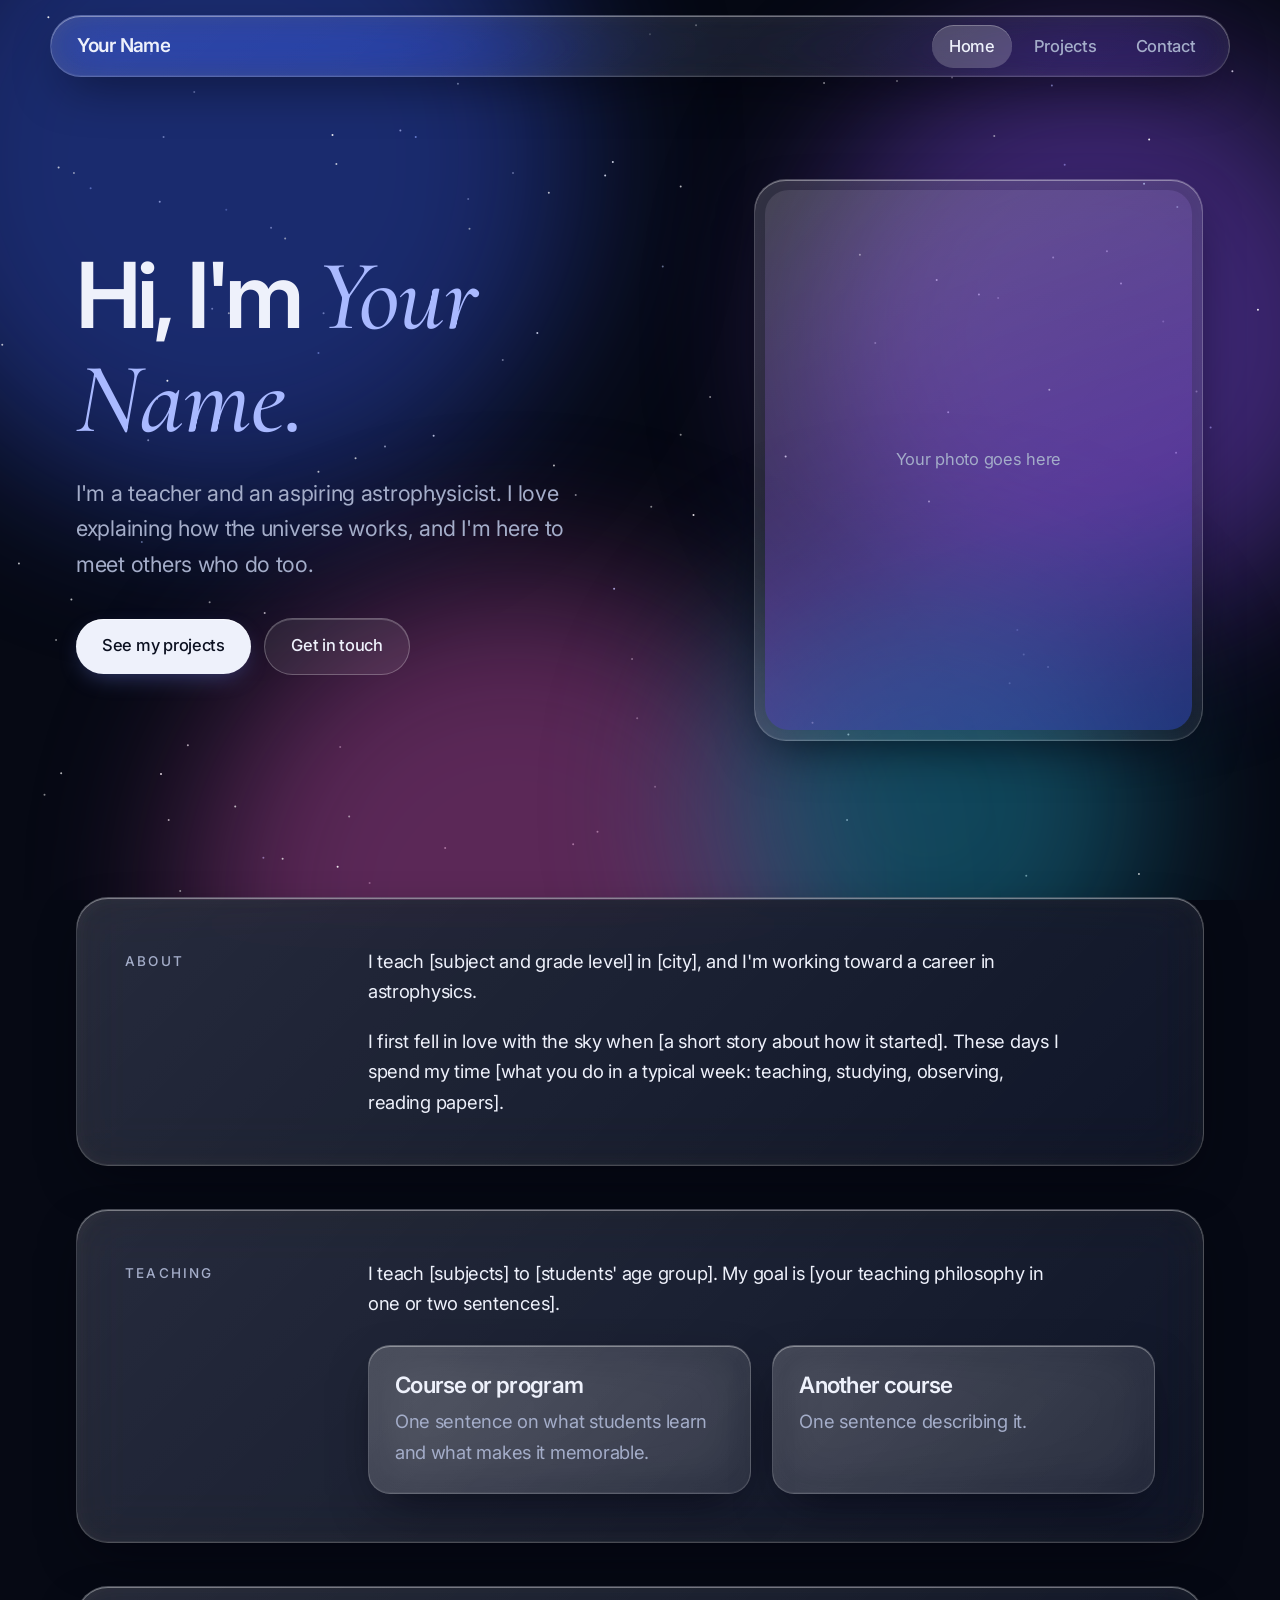
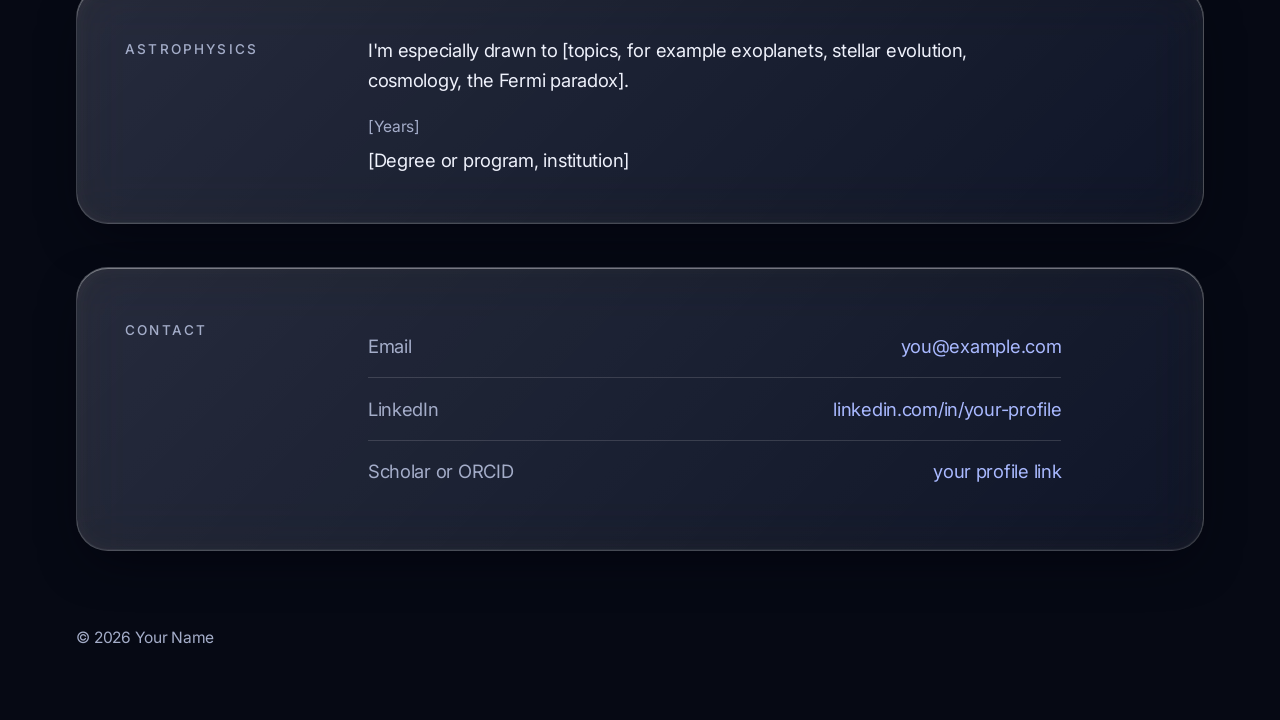
==== index.html @ 700d7432 "Add files via upload" ====
<!DOCTYPE html>
<html lang="en">
<head>
<meta charset="utf-8">
<meta name="viewport" content="width=device-width, initial-scale=1, viewport-fit=cover">
<!-- EDIT: the title and description appear in browser tabs and search results -->
<title>Your Name – Teacher &amp; Aspiring Astrophysicist</title>
<meta name="theme-color" content="#060914">
<meta name="description" content="Teacher and aspiring astrophysicist. Say hello.">
<link rel="preconnect" href="https://fonts.googleapis.com">
<link rel="preconnect" href="https://fonts.gstatic.com" crossorigin>
<link href="https://fonts.googleapis.com/css2?family=Inter:wght@400;500;600&family=Cormorant+Garamond:ital,wght@1,500;1,600&display=swap" rel="stylesheet">
<link rel="stylesheet" href="style.css">
</head>
<body>
<div class="wallpaper" aria-hidden="true"><i></i><i></i><i></i><i></i></div>

<nav aria-label="Main">
  <div class="wrap">
    <a class="brand" href="index.html">Your Name</a>
    <div class="links">
      <a href="index.html" aria-current="page">Home</a>
      <a href="projects.html">Projects</a>
      <a href="#contact">Contact</a>
    </div>
  </div>
</nav>

<header class="hero">
  <div class="wrap">
    <div class="hero-grid">
      <div>
        <!-- EDIT: your name and a brief introduction -->
        <h1>Hi, I'm <em>Your Name.</em></h1>
        <p class="lede">I'm a teacher and an aspiring astrophysicist. I love explaining how the universe works, and I'm here to meet others who do too.</p>
        <a class="button" href="projects.html">See my projects</a>
        <a class="button ghost" href="#contact">Get in touch</a>
      </div>
      <div class="photo">
        <!-- EDIT: delete this placeholder and add <img src="your-photo.jpg" alt="A photo of you"> -->
        <div class="photo-placeholder">Your photo goes here</div>
      </div>
    </div>
  </div>
</header>

<main>
  <section id="about" class="reveal">
    <div class="wrap"><div class="panel glass section-head">
      <h2>About</h2>
      <div class="prose">
        <!-- EDIT: tell your story in 2 or 3 short paragraphs -->
        <p>I teach [subject and grade level] in [city], and I'm working toward a career in astrophysics.</p>
        <p>I first fell in love with the sky when [a short story about how it started]. These days I spend my time [what you do in a typical week: teaching, studying, observing, reading papers].</p>
      </div>
    </div>
    </div>
  </section>

  <section id="teaching" class="reveal">
    <div class="wrap"><div class="panel glass section-head">
      <h2>Teaching</h2>
      <div>
        <!-- EDIT: what you teach and how you approach it -->
        <div class="prose"><p>I teach [subjects] to [students' age group]. My goal is [your teaching philosophy in one or two sentences].</p></div>
        <div class="grid" style="margin-top:1.5rem">
          <div class="card reveal"><h3>Course or program</h3><p>One sentence on what students learn and what makes it memorable.</p></div>
          <div class="card reveal"><h3>Another course</h3><p>One sentence describing it.</p></div>
        </div>
      </div>
    </div>
    </div>
  </section>

  <section id="astrophysics" class="reveal">
    <div class="wrap"><div class="panel glass section-head">
      <h2>Astrophysics</h2>
      <div class="prose">
        <!-- EDIT: your interests, studies, training -->
        <p>I'm especially drawn to [topics, for example exoplanets, stellar evolution, cosmology, the Fermi paradox].</p>
        <p class="meta">[Years]</p>
        <p>[Degree or program, institution]</p>
      </div>
    </div>
    </div>
  </section>

  <section id="contact" class="reveal">
    <div class="wrap"><div class="panel glass section-head">
      <h2>Contact</h2>
      <!-- EDIT: replace with your real details, delete any you don't want -->
      <ul class="contact-list">
        <li><span>Email</span> <a href="mailto:you@example.com">you@example.com</a></li>
        <li><span>LinkedIn</span> <a href="https://www.linkedin.com/in/your-profile">linkedin.com/in/your-profile</a></li>
        <li><span>Scholar or ORCID</span> <a href="#">your profile link</a></li>
      </ul>
    </div>
    </div>
  </section>
</main>

<footer>
  <div class="wrap">&copy; 2026 Your Name</div>
</footer>

<script src="main.js"></script>
</body>
</html>
---- style.css ----
/* ---------- Colors and type: change these to restyle the whole site ---------- */
:root {
  --base: #060914;      /* deep space background */
  --blue: #2c47b8;      /* nebula glow colors */
  --violet: #6b3fc0;
  --pink: #a2428f;
  --teal: #1a7a96;
  --ink: #eef1fb;       /* main text */
  --muted: #a4adc9;     /* secondary text */
  --accent: #a9b9ff;    /* links and highlights */
  --accent-soft: #a9b9ff22;
  --ease: cubic-bezier(.22, .61, .36, 1);
  --serif: "Cormorant Garamond", "Times New Roman", Georgia, serif;   /* headline font, Times-style but more refined */
  color-scheme: dark;
}
* { box-sizing: border-box; }
html { scroll-behavior: smooth; font-size: clamp(15px, 13.5px + .3vw, 18px); -webkit-text-size-adjust: 100%; }
body {
  margin: 0;
  background: var(--base);
  color: var(--ink);
  font: 400 1.0625rem/1.65 "Inter", system-ui, -apple-system, "Segoe UI", Arial, sans-serif;
  letter-spacing: -0.015em;          /* the narrow Inter spacing */
  -webkit-font-smoothing: antialiased;
}
h1, h2, h3 { font-weight: 600; line-height: 1.08; margin: 0; }
h1 { letter-spacing: -0.045em; }
h3 { letter-spacing: -0.03em; }
/* Inter does most of the work; the serif appears as an elegant italic accent word */
h1 em { font-family: var(--serif); font-style: italic; font-weight: 500; letter-spacing: -0.01em; font-size: 1.1em; color: var(--accent); }
img { max-width: 100%; }
p { margin: 0 0 1.1rem; }
a { color: var(--accent); text-decoration-color: transparent; text-underline-offset: 4px;
    transition: color .3s var(--ease), text-decoration-color .3s var(--ease); }
a:hover { text-decoration-color: currentColor; }
a:focus-visible, button:focus-visible { outline: 2px solid var(--accent); outline-offset: 4px; border-radius: 6px; }
.wrap { max-width: 68rem; margin: 0 auto; padding-left: max(1.5rem, env(safe-area-inset-left)); padding-right: max(1.5rem, env(safe-area-inset-right)); }

/* ---------- Wallpaper: soft, slowly moving color like a macOS desktop ---------- */
.wallpaper { position: fixed; inset: 0; z-index: -1; overflow: hidden; background: var(--base); }
.wallpaper i { position: absolute; border-radius: 50%; filter: blur(80px); opacity: .55; will-change: transform; }
.wallpaper i:nth-child(1) { width: 55vw; height: 55vw; left: -10vw; top: -15vw; background: var(--blue);   animation: float1 28s ease-in-out infinite alternate; }
.wallpaper i:nth-child(2) { width: 45vw; height: 45vw; right: -8vw; top: 5vh;   background: var(--violet); animation: float2 34s ease-in-out infinite alternate; }
.wallpaper i:nth-child(3) { width: 50vw; height: 50vw; left: 15vw; bottom: -25vw; background: var(--pink);   animation: float3 31s ease-in-out infinite alternate; }
.wallpaper i:nth-child(4) { width: 35vw; height: 35vw; right: 10vw; bottom: -10vw; background: var(--teal);   animation: float1 38s ease-in-out infinite alternate-reverse; }
@keyframes float1 { to { transform: translate3d(8vw, 6vh, 0) scale(1.1); } }
@keyframes float2 { to { transform: translate3d(-9vw, 10vh, 0) scale(.92); } }
@keyframes float3 { to { transform: translate3d(7vw, -8vh, 0) scale(1.12); } }

/* Faint stars that twinkle */
.wallpaper::before, .wallpaper::after {
  content: ""; position: absolute; top: 0; left: 0; width: 2px; height: 2px; border-radius: 50%;
  animation: twinkle 7s ease-in-out infinite alternate;
}
.wallpaper::before { box-shadow:
    32.4vw 15.1vh 0 0 rgba(190,205,255,0.9),
    82.1vw 9.4vh 0 0 rgba(190,205,255,0.9),
    50.7vw 3.7vh 0 0 rgba(255,255,255,0.7),
    24.1vw 55.1vh 0 0 rgba(255,255,255,0.5),
    12.4vw 22.3vh 0 0 rgba(255,255,255,0.9),
    6.2vw 58.6vh 0 0 rgba(255,255,255,0.5),
    4.7vw 85.8vh 0 0 rgba(255,255,255,0.7),
    54.1vw 57.1vh 0 0 rgba(255,255,255,0.9),
    18.1vw 58.2vh 0 0 rgba(255,255,255,0.9),
    9.7vw 71.2vh 0 0 rgba(190,205,255,0.9),
    20.6vw 68.0vh 0 0 rgba(255,255,255,0.7),
    46.6vw 92.3vh 0 0 rgba(255,255,255,0.7),
    79.4vw 69.9vh 0 0 rgba(190,205,255,0.5),
    30.0vw 49.5vh 0 0 rgba(255,255,255,0.7),
    28.8vw 98.0vh 0 0 rgba(255,255,255,0.5),
    16.5vw 34.2vh 0 0 rgba(255,255,255,0.7),
    96.2vw 7.8vh 0 0 rgba(255,255,255,0.9),
    87.5vw 31.4vh 0 0 rgba(255,255,255,0.9),
    49.7vw 79.7vh 0 0 rgba(255,255,255,0.5),
    94.5vw 47.4vh 0 0 rgba(190,205,255,0.9),
    73.1vw 31.0vh 0 0 rgba(255,255,255,0.9),
    82.2vw 28.5vh 0 0 rgba(255,255,255,0.7),
    34.7vw 94.1vh 0 0 rgba(255,255,255,0.7),
    11.7vw 5.9vh 0 0 rgba(190,205,255,0.7),
    24.8vw 39.1vh 0 0 rgba(190,205,255,0.7),
    44.9vw 54.9vh 0 0 rgba(255,255,255,0.5),
    86.4vw 27.8vh 0 0 rgba(255,255,255,0.7),
    68.3vw 38.0vh 0 0 rgba(255,255,255,0.5),
    17.6vw 23.2vh 0 0 rgba(190,205,255,0.5),
    83.1vw 18.2vh 0 0 rgba(190,205,255,0.7),
    41.9vw 36.9vh 0 0 rgba(255,255,255,0.9),
    12.5vw 85.9vh 0 0 rgba(255,255,255,0.9),
    74.0vw 45.7vh 0 0 rgba(255,255,255,0.9),
    39.2vw 39.9vh 0 0 rgba(255,255,255,0.5),
    40.0vw 19.1vh 0 0 rgba(255,255,255,0.5),
    11.0vw 60.1vh 0 0 rgba(190,205,255,0.5),
    15.1vw 10.1vh 0 0 rgba(255,255,255,0.7),
    7.0vw 20.8vh 0 0 rgba(190,205,255,0.7),
    25.2vw 34.7vh 0 0 rgba(255,255,255,0.7),
    11.5vw 48.8vh 0 0 rgba(255,255,255,0.7),
    31.2vw 14.4vh 0 0 rgba(255,255,255,0.9),
    26.5vw 82.9vh 0 0 rgba(255,255,255,0.5),
    20.5vw 95.2vh 0 0 rgba(190,205,255,0.7),
    54.3vw 2.7vh 0 0 rgba(255,255,255,0.9),
    64.3vw 9.1vh 0 0 rgba(255,255,255,0.7),
    90.8vw 35.6vh 0 0 rgba(255,255,255,0.5),
    77.9vw 33.0vh 0 0 rgba(255,255,255,0.5),
    78.8vw 75.8vh 0 0 rgba(255,255,255,0.5),
    81.8vw 74.0vh 0 0 rgba(255,255,255,0.5),
    49.3vw 73.1vh 0 0 rgba(255,255,255,0.5),
    47.2vw 19.4vh 0 0 rgba(255,255,255,0.9),
    44.7vw 93.7vh 0 0 rgba(255,255,255,0.7),
    36.5vw 22.0vh 0 0 rgba(255,255,255,0.5),
    33.8vw 48.3vh 0 0 rgba(255,255,255,0.9),
    47.9vw 65.3vh 0 0 rgba(190,205,255,0.9),
    66.1vw 91.0vh 0 0 rgba(255,255,255,0.9),
    47.8vw 17.9vh 0 0 rgba(255,255,255,0.9),
    80.1vw 97.2vh 0 0 rgba(255,255,255,0.7),
    74.3vw 8.5vh 0 0 rgba(255,255,255,0.5),
    12.7vw 15.1vh 0 0 rgba(255,255,255,0.7),
    14.6vw 82.7vh 0 0 rgba(255,255,255,0.7),
    35.0vw 54.9vh 0 0 rgba(190,205,255,0.5),
    79.9vw 72.6vh 0 0 rgba(255,255,255,0.5),
    93.4vw 43.4vh 0 0 rgba(255,255,255,0.5),
    21.1vw 25.2vh 0 0 rgba(255,255,255,0.7),
    76.4vw 32.6vh 0 0 rgba(255,255,255,0.9),
    13.1vw 91.0vh 0 0 rgba(255,255,255,0.7),
    66.2vw 81.5vh 0 0 rgba(255,255,255,0.9),
    91.8vw 50.2vh 0 0 rgba(255,255,255,0.9),
    51.1vw 87.3vh 0 0 rgba(255,255,255,0.5); }
.wallpaper::after { animation-duration: 11s; animation-delay: -4s; box-shadow:
    77.6vw 15.0vh 0 0 rgba(255,255,255,0.5),
    72.5vw 55.6vh 0 0 rgba(255,255,255,0.7),
    53.1vw 48.2vh 0 0 rgba(255,255,255,0.5),
    5.7vw 19.1vh 0 0 rgba(255,255,255,0.5),
    50.8vw 56.2vh 0 0 rgba(255,255,255,0.5),
    61.3vw 50.6vh 0 0 rgba(255,255,255,0.9),
    27.7vw 50.8vh 0 0 rgba(255,255,255,0.7),
    24.8vw 52.3vh 0 0 rgba(255,255,255,0.7),
    89.3vw 20.3vh 0 0 rgba(190,205,255,0.7),
    12.2vw 44.2vh 0 0 rgba(255,255,255,0.5),
    42.8vw 21.3vh 0 0 rgba(255,255,255,0.7),
    89.7vw 15.4vh 0 0 rgba(255,255,255,0.9),
    36.6vw 25.3vh 0 0 rgba(255,255,255,0.5),
    22.0vw 95.3vh 0 0 rgba(255,255,255,0.7),
    16.3vw 66.8vh 0 0 rgba(255,255,255,0.5),
    43.2vw 51.6vh 0 0 rgba(255,255,255,0.7),
    35.7vw 9.2vh 0 0 rgba(190,205,255,0.7),
    55.4vw 44.0vh 0 0 rgba(255,255,255,0.5),
    51.7vw 29.5vh 0 0 rgba(190,205,255,0.5),
    91.9vw 22.9vh 0 0 rgba(190,205,255,0.5),
    27.2vw 90.6vh 0 0 rgba(255,255,255,0.5),
    13.0vw 42.2vh 0 0 rgba(255,255,255,0.9),
    25.9vw 14.9vh 0 0 rgba(255,255,255,0.9),
    70.0vw 8.9vh 0 0 rgba(255,255,255,0.5),
    18.3vw 89.5vh 0 0 rgba(255,255,255,0.7),
    63.4vw 80.2vh 0 0 rgba(255,255,255,0.5),
    22.2vw 26.4vh 0 0 rgba(255,255,255,0.5),
    33.9vw 55.3vh 0 0 rgba(255,255,255,0.7),
    4.3vw 71.0vh 0 0 rgba(255,255,255,0.5),
    26.2vw 18.1vh 0 0 rgba(255,255,255,0.7),
    53.1vw 20.6vh 0 0 rgba(255,255,255,0.7),
    17.8vw 34.7vh 0 0 rgba(255,255,255,0.5),
    3.7vw 1.8vh 0 0 rgba(255,255,255,0.9),
    18.9vw 47.5vh 0 0 rgba(190,205,255,0.7),
    81.9vw 43.2vh 0 0 rgba(255,255,255,0.7),
    88.9vw 97.0vh 0 0 rgba(255,255,255,0.7),
    98.2vw 34.3vh 0 0 rgba(255,255,255,0.9),
    14.0vw 98.9vh 0 0 rgba(255,255,255,0.5),
    1.4vw 62.5vh 0 0 rgba(255,255,255,0.7),
    5.5vw 66.5vh 0 0 rgba(255,255,255,0.7),
    67.1vw 28.2vh 0 0 rgba(255,255,255,0.5),
    4.5vw 18.5vh 0 0 rgba(255,255,255,0.7),
    26.3vw 96.2vh 0 0 rgba(255,255,255,0.9),
    3.4vw 88.2vh 0 0 rgba(255,255,255,0.5),
    0.1vw 38.2vh 0 0 rgba(255,255,255,0.7); }
@keyframes twinkle { from { opacity: .35; } to { opacity: 1; } }

/* ---------- Liquid glass ---------- */
.glass, .card, .photo, nav .wrap {
  position: relative;
  background: linear-gradient(135deg, rgba(255,255,255,.14), rgba(255,255,255,.05));
  -webkit-backdrop-filter: blur(26px) saturate(185%);
          backdrop-filter: blur(26px) saturate(185%);
  border: 1px solid rgba(255,255,255,.18);
  box-shadow:
    inset 0 1px 0 rgba(255,255,255,.38),        /* bright top edge */
    inset 0 -1px 0 rgba(255,255,255,.06),
    inset 0 0 22px rgba(255,255,255,.04),
    0 18px 50px -16px rgba(0,0,12,.7);
  overflow: hidden;
  isolation: isolate;
}
/* A soft highlight that follows the pointer, like light moving across the glass */
.glass::before, .card::before, .photo::before, nav .wrap::before {
  content: ""; position: absolute; inset: 0; pointer-events: none; z-index: -1;
  background: radial-gradient(260px circle at var(--mx, 50%) var(--my, 0%), rgba(190,205,255,.24), transparent 65%);
  opacity: 0; transition: opacity .5s var(--ease);
}
.glass:hover::before, .card:hover::before, .photo:hover::before, nav .wrap:hover::before { opacity: 1; }
@supports not ((backdrop-filter: blur(1px)) or (-webkit-backdrop-filter: blur(1px))) {
  .glass, .card, .photo, nav .wrap { background: rgba(18,24,52,.9); }
}

/* ---------- Navigation: a floating glass bar ---------- */
nav { position: sticky; top: .85rem; z-index: 10; padding: 0 1rem; transition: transform .6s var(--ease), opacity .6s var(--ease); }
nav.hide { transform: translateY(calc(-100% - 1.5rem)); opacity: 0; pointer-events: none; }
nav:focus-within { transform: none; opacity: 1; pointer-events: auto; }
nav .wrap { max-width: 68rem; height: 3.6rem; border-radius: 999px; display: flex; justify-content: space-between; align-items: center; padding: 0 .9rem 0 1.5rem; }
.brand { font-weight: 600; letter-spacing: -0.03em; font-size: 1.1rem; color: var(--ink); text-decoration: none; white-space: nowrap; overflow: hidden; text-overflow: ellipsis; min-width: 0; }
.links { display: flex; gap: .25rem; position: relative; z-index: 1; }
.links a { color: var(--muted); text-decoration: none; font-size: .95rem; font-weight: 500; padding: .45rem 1rem; border-radius: 999px;
           transition: background .35s var(--ease), color .35s var(--ease); }
.links a:hover { background: rgba(255,255,255,.12); color: var(--ink); }
.links a[aria-current="page"] { background: rgba(255,255,255,.2); color: var(--ink); box-shadow: inset 0 1px 0 rgba(255,255,255,.25); }
.brand { position: relative; z-index: 1; }

/* ---------- Hero: introduction and photo ---------- */
.hero { min-height: calc(100vh - 5rem); min-height: calc(100dvh - 5rem); display: flex; align-items: center; padding: 3rem 0 4rem; }
.hero-grid { display: grid; grid-template-columns: 1.15fr .85fr; gap: 4rem; align-items: center; width: 100%; will-change: transform, opacity; }
.hero h1 { font-size: clamp(2.9rem, 7.5vw, 5.25rem); line-height: 1.02; margin-bottom: 1.5rem; }
.hero .lede { font-size: 1.25rem; color: var(--muted); max-width: 30rem; margin-bottom: 2rem; }
.button {
  display: inline-block; padding: .8rem 1.5rem; border-radius: 999px;
  background: var(--ink); color: #0b1020; text-decoration: none; font-weight: 500; font-size: .95rem;
  box-shadow: inset 0 1px 0 rgba(255,255,255,.6), 0 8px 24px -8px rgba(120,140,255,.45);
  transition: transform .35s var(--ease), background .35s var(--ease);
}
.button:hover { background: var(--accent); color: #0b1020; transform: translateY(-2px); }
.button.ghost { background: rgba(255,255,255,.08); color: var(--ink); margin-left: .5rem;
  -webkit-backdrop-filter: blur(16px); backdrop-filter: blur(16px);
  border: 1px solid rgba(255,255,255,.25); box-shadow: inset 0 1px 0 rgba(255,255,255,.2); }
.button.ghost:hover { background: rgba(255,255,255,.18); color: var(--ink); }

/* Photo frame. To use your photo: delete the .photo-placeholder div and add
   <img src="your-photo.jpg" alt="A photo of you"> inside .photo */
.photo { aspect-ratio: 4 / 5; border-radius: 32px; padding: .6rem; }
.photo img, .photo-placeholder { width: 100%; height: 100%; border-radius: 24px; display: block; }
.photo img { object-fit: cover; }
.photo-placeholder { display: grid; place-items: center; text-align: center; color: var(--muted); font-size: .95rem; padding: 1rem;
  background: linear-gradient(160deg, rgba(255,255,255,.1), rgba(107,63,192,.45) 60%, rgba(44,71,184,.55)); }

/* Hero intro animation on load */
.hero-grid > * { animation: rise 1.2s var(--ease) both; }
.hero-grid > *:nth-child(2) { animation-delay: .15s; }
@keyframes rise { from { opacity: 0; transform: translateY(22px); } to { opacity: 1; transform: none; } }

/* ---------- Sections: each one a glass panel ---------- */
section { padding: 1.25rem 0; }
.panel { border-radius: 32px; padding: 2.75rem; }
.section-head { display: grid; grid-template-columns: 12rem 1fr; gap: 2rem; }
h2 { font-size: .78rem; font-weight: 500; letter-spacing: .16em; text-transform: uppercase; padding-top: .45rem; color: var(--muted); position: relative; z-index: 1; }
.panel > * { position: relative; z-index: 1; }
.prose { max-width: 40rem; }
.prose p:last-child { margin-bottom: 0; }
.meta { color: var(--muted); font-size: .9rem; margin-bottom: .25rem; }

/* Cards: glass inside glass */
.grid { display: grid; grid-template-columns: repeat(auto-fill, minmax(min(100%, 17rem), 1fr)); gap: 1.25rem; }
.card {
  border-radius: 22px; padding: 1.5rem; display: flex; flex-direction: column; gap: .5rem;
  transition: transform .5s var(--ease), box-shadow .5s var(--ease);
}
.card > * { position: relative; z-index: 1; }
.card:hover { transform: translateY(-4px); box-shadow: inset 0 1px 0 rgba(255,255,255,.45), inset 0 0 22px rgba(255,255,255,.06), 0 26px 55px -16px rgba(0,0,12,.8); }
.card h3 { font-size: 1.3rem; line-height: 1.15; }
.card p { color: var(--muted); margin: 0; flex: 1; }
.card a.more { font-weight: 500; text-decoration: none; margin-top: .75rem; }
.card a.more::after { content: " \2192"; display: inline-block; transition: transform .35s var(--ease); }
.card a.more:hover::after { transform: translateX(4px); }
.tags { display: flex; flex-wrap: wrap; gap: .4rem; margin-top: .75rem; }
.tag { font-size: .8rem; padding: .2rem .7rem; border-radius: 999px; background: rgba(255,255,255,.08); color: var(--accent); font-weight: 500; border: 1px solid rgba(255,255,255,.2); }
/* Project image: shows your picture, cropped to a 16:9 frame. With no image it shows the colored placeholder. */
.card .thumb img { width: 100%; height: 100%; object-fit: cover; display: block; transition: transform .8s var(--ease); }
.card:hover .thumb img { transform: scale(1.04); }
.card .thumb { overflow: hidden; aspect-ratio: 16 / 9; border-radius: 14px; margin-bottom: .75rem; background: linear-gradient(135deg, rgba(255,255,255,.1), rgba(107,63,192,.5)); }

.contact-list { list-style: none; padding: 0; margin: 0; max-width: 40rem; }
.contact-list li { padding: .9rem 0; border-bottom: 1px solid rgba(255,255,255,.14); display: flex; justify-content: space-between; gap: 1rem; transition: padding-left .4s var(--ease); }
.contact-list li:last-child { border-bottom: 0; }
.contact-list li:hover { padding-left: .4rem; }
.contact-list span { color: var(--muted); }
.contact-list a, .prose { overflow-wrap: anywhere; }

.page-title { padding: 5rem 0 2.5rem; }
.page-title h1 { font-size: clamp(2.75rem, 6.5vw, 4.25rem); line-height: 1.02; margin-bottom: 1rem; }
.page-title p { color: var(--muted); font-size: 1.2rem; max-width: 34rem; }
.projects { padding-bottom: 2rem; }

footer { padding: 3rem 0 4rem; color: var(--muted); font-size: .9rem; }

/* Scroll reveal (only runs when JavaScript is on) */
.js .reveal { opacity: 0; transform: translateY(16px); transition: opacity .9s var(--ease), transform .9s var(--ease); }
.js .reveal.in { opacity: 1; transform: none; }
.js .grid .reveal:nth-child(2) { transition-delay: .08s; }
.js .grid .reveal:nth-child(3) { transition-delay: .16s; }

/* ---------- Responsive: laptops, iPads, phones ---------- */
@media (min-width: 90rem) { .wrap, nav .wrap { max-width: 76rem; } }           /* very large screens */

@media (max-width: 64rem) {                                                    /* iPad landscape, small laptops */
  .hero-grid { gap: 2.5rem; }
  .section-head { grid-template-columns: 9rem 1fr; gap: 1.5rem; }
  .panel { padding: 2.25rem; }
}
@media (max-width: 52rem) {                                                    /* iPad portrait */
  .hero { min-height: auto; padding: 2.5rem 0 3rem; }
  .hero-grid { grid-template-columns: 1fr; gap: 2.5rem; }
  .photo { max-width: 24rem; width: 100%; }
  .section-head { grid-template-columns: 1fr; gap: .75rem; }
  .panel { padding: 1.9rem; border-radius: 26px; }
  .page-title { padding: 3.5rem 0 2rem; }
  .wallpaper i:nth-child(-n+3) { width: 95vw; height: 95vw; }
  .wallpaper i:nth-child(4) { width: 75vw; height: 75vw; }
}
@media (max-width: 40rem) {                                                    /* phones */
  nav { padding: 0 .6rem; top: .5rem; }
  nav .wrap { height: 3.25rem; padding: 0 .45rem 0 1.15rem; }
  .brand { font-size: 1.05rem; }
  .links a { padding: .4rem .75rem; font-size: .9rem; }
  .hero { padding: 2rem 0 2.5rem; }
  .button { display: block; text-align: center; }
  .button.ghost { margin: .65rem 0 0; }
  .panel { padding: 1.5rem; border-radius: 22px; }
  .card { padding: 1.15rem; border-radius: 18px; }
  .contact-list li { flex-direction: column; gap: .1rem; }
  .glass, .card, .photo, nav .wrap { -webkit-backdrop-filter: blur(18px) saturate(170%); backdrop-filter: blur(18px) saturate(170%); }
}
@media (max-width: 24rem) { .links a { padding: .4rem .5rem; } .brand { font-size: 1rem; } }   /* small phones */
@media (max-height: 32rem) and (orientation: landscape) { .hero { min-height: auto; padding: 2rem 0; } }  /* phones on their side */

/* Touch screens have no hover, so skip the hover movements there */
@media (hover: none) {
  .card:hover, .button:hover { transform: none; }
  .card:hover .thumb img { transform: none; }
  .contact-list li:hover { padding-left: 0; }
}
@media (prefers-reduced-motion: reduce) {
  html { scroll-behavior: auto; }
  *, *::before, *::after { animation: none !important; transition: none !important; }
  .js .reveal { opacity: 1; transform: none; }
}
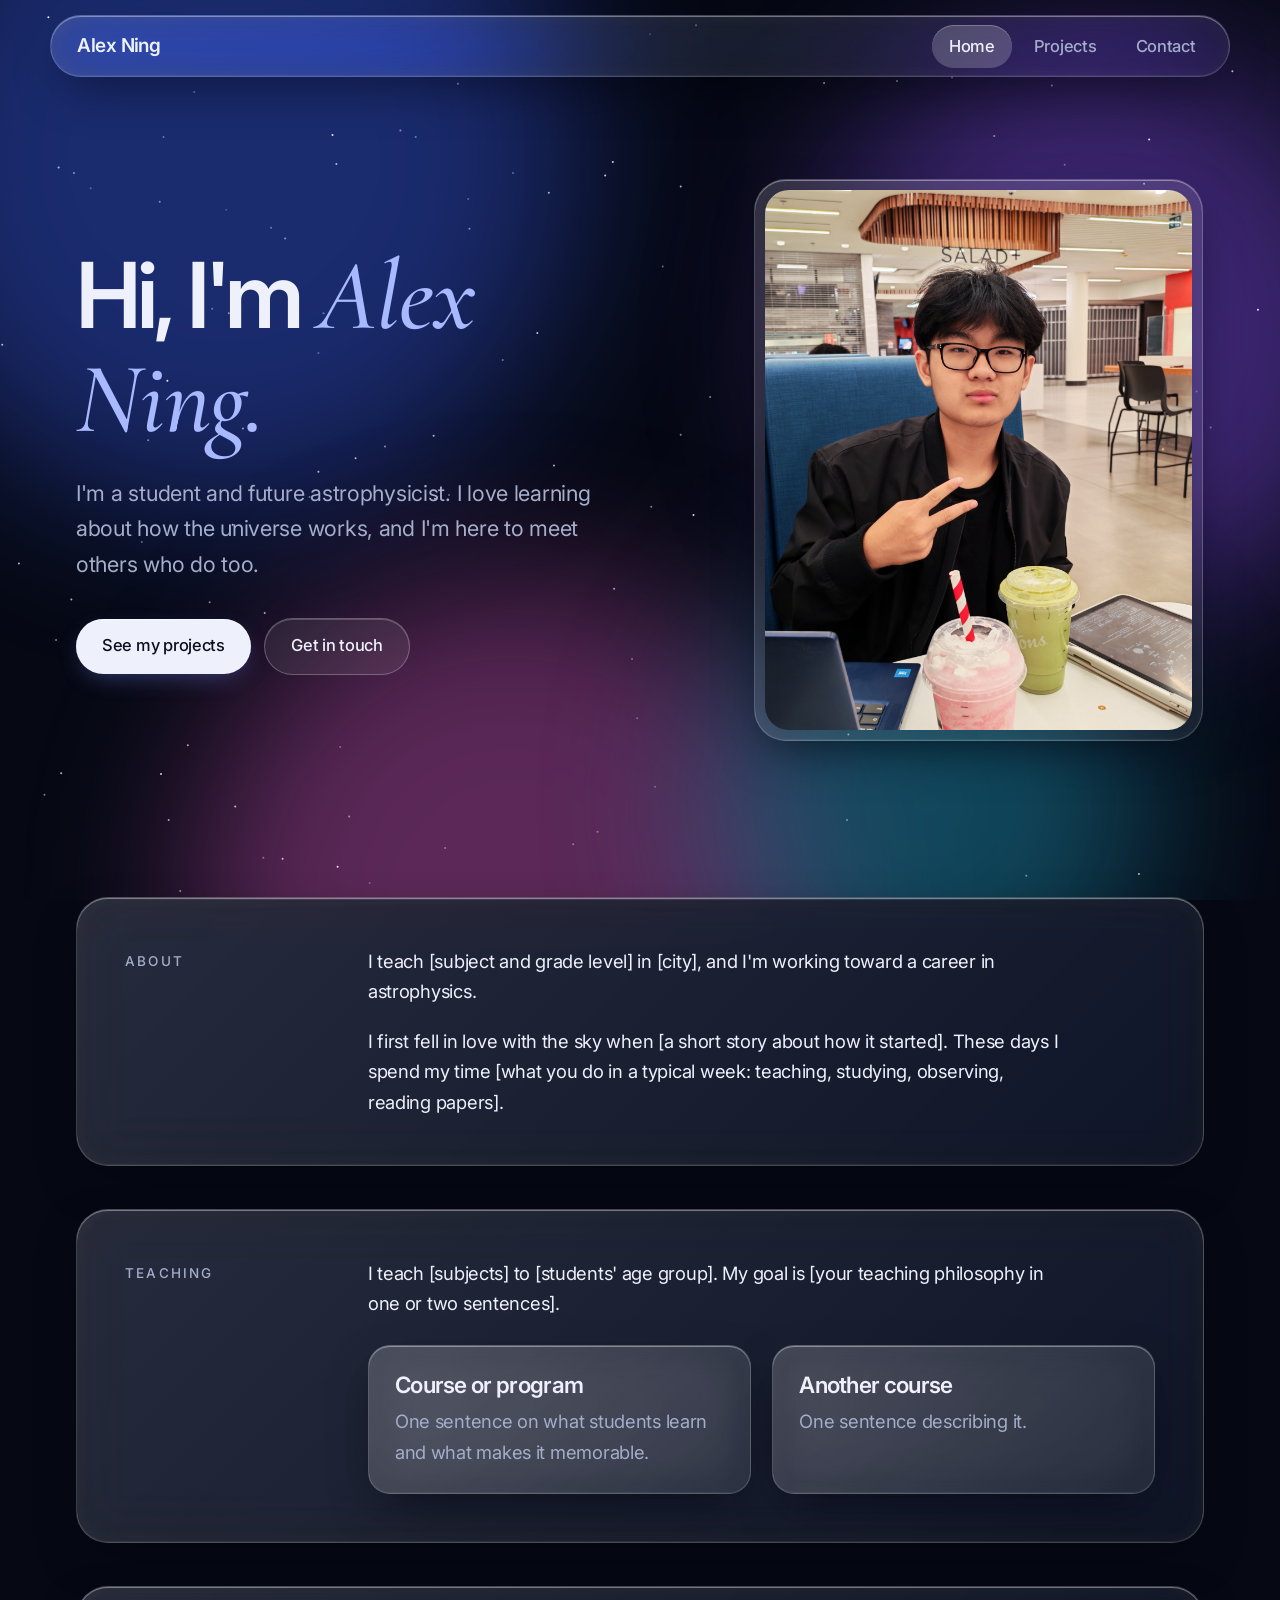
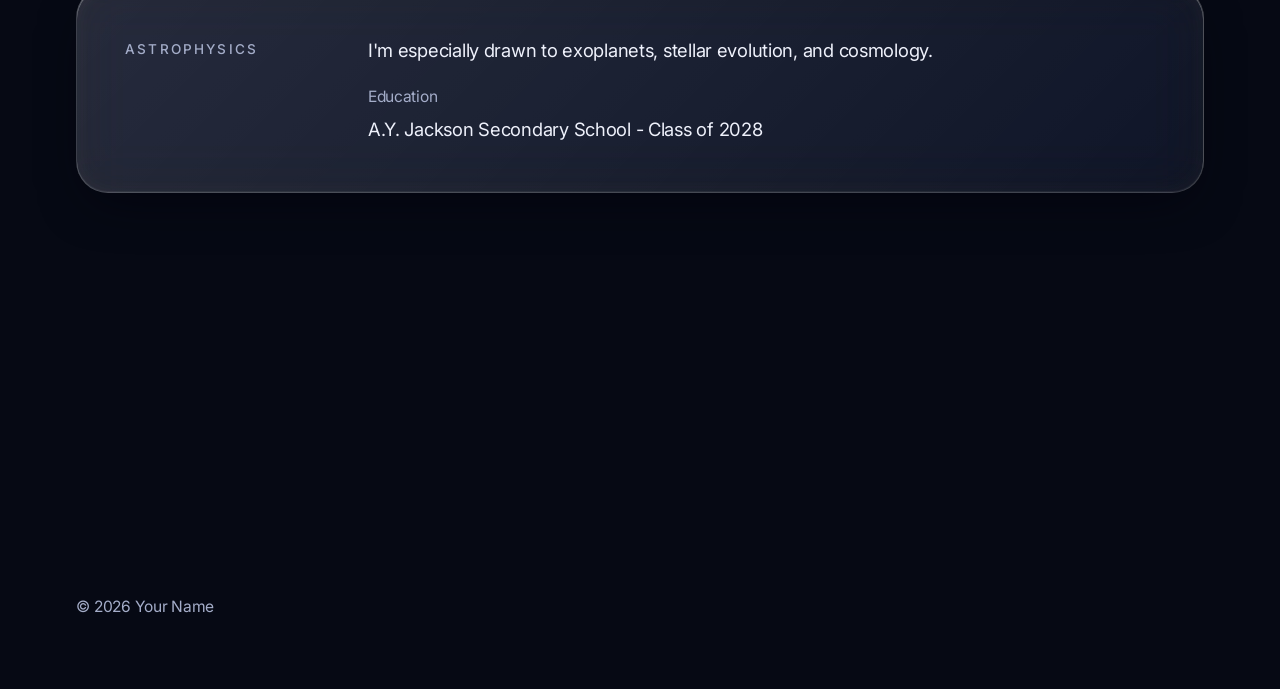
==== commit b2b3ad38: "index.html" ====
--- a/index.html
+++ b/index.html
@@ -4,7 +4,7 @@
 <meta charset="utf-8">
 <meta name="viewport" content="width=device-width, initial-scale=1, viewport-fit=cover">
 <!-- EDIT: the title and description appear in browser tabs and search results -->
-<title>Your Name – Teacher &amp; Aspiring Astrophysicist</title>
+<title>Alex Ning– Student &amp; Future Astrophysicist</title>
 <meta name="theme-color" content="#060914">
 <meta name="description" content="Teacher and aspiring astrophysicist. Say hello.">
 <link rel="preconnect" href="https://fonts.googleapis.com">
@@ -17,7 +17,7 @@
 
 <nav aria-label="Main">
   <div class="wrap">
-    <a class="brand" href="index.html">Your Name</a>
+    <a class="brand" href="index.html">Alex Ning</a>
     <div class="links">
       <a href="index.html" aria-current="page">Home</a>
       <a href="projects.html">Projects</a>
@@ -31,14 +31,13 @@
     <div class="hero-grid">
       <div>
         <!-- EDIT: your name and a brief introduction -->
-        <h1>Hi, I'm <em>Your Name.</em></h1>
-        <p class="lede">I'm a teacher and an aspiring astrophysicist. I love explaining how the universe works, and I'm here to meet others who do too.</p>
+        <h1>Hi, I'm <em>Alex Ning.</em></h1>
+        <p class="lede">I'm a student and future astrophysicist. I love learning about how the universe works, and I'm here to meet others who do too.</p>
         <a class="button" href="projects.html">See my projects</a>
         <a class="button ghost" href="#contact">Get in touch</a>
       </div>
       <div class="photo">
-        <!-- EDIT: delete this placeholder and add <img src="your-photo.jpg" alt="A photo of you"> -->
-        <div class="photo-placeholder">Your photo goes here</div>
+        <img src="12849.jpg" alt="Alex Ning">
       </div>
     </div>
   </div>
@@ -77,9 +76,9 @@
       <h2>Astrophysics</h2>
       <div class="prose">
         <!-- EDIT: your interests, studies, training -->
-        <p>I'm especially drawn to [topics, for example exoplanets, stellar evolution, cosmology, the Fermi paradox].</p>
-        <p class="meta">[Years]</p>
-        <p>[Degree or program, institution]</p>
+        <p>I'm especially drawn to exoplanets, stellar evolution, and cosmology.</p>
+        <p class="meta">Education</p>
+        <p>A.Y. Jackson Secondary School - Class of 2028</p>
       </div>
     </div>
     </div>
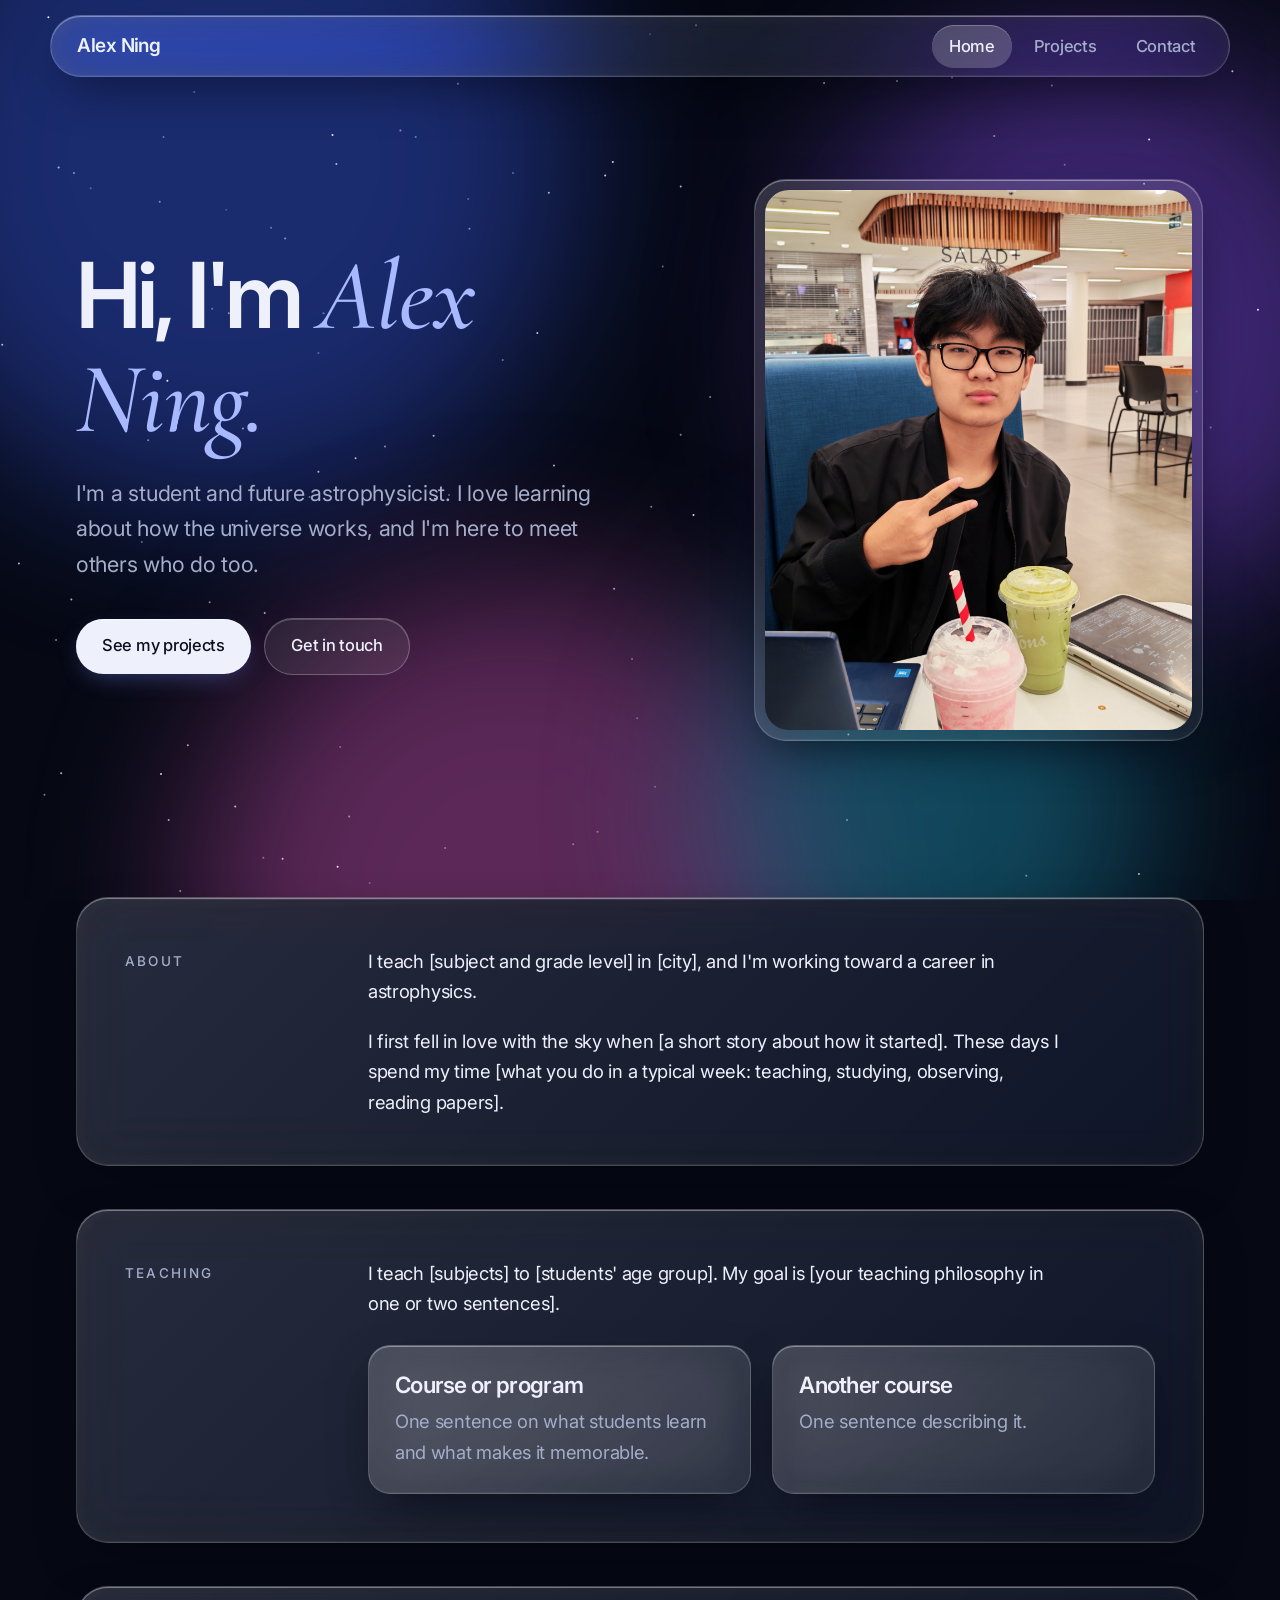
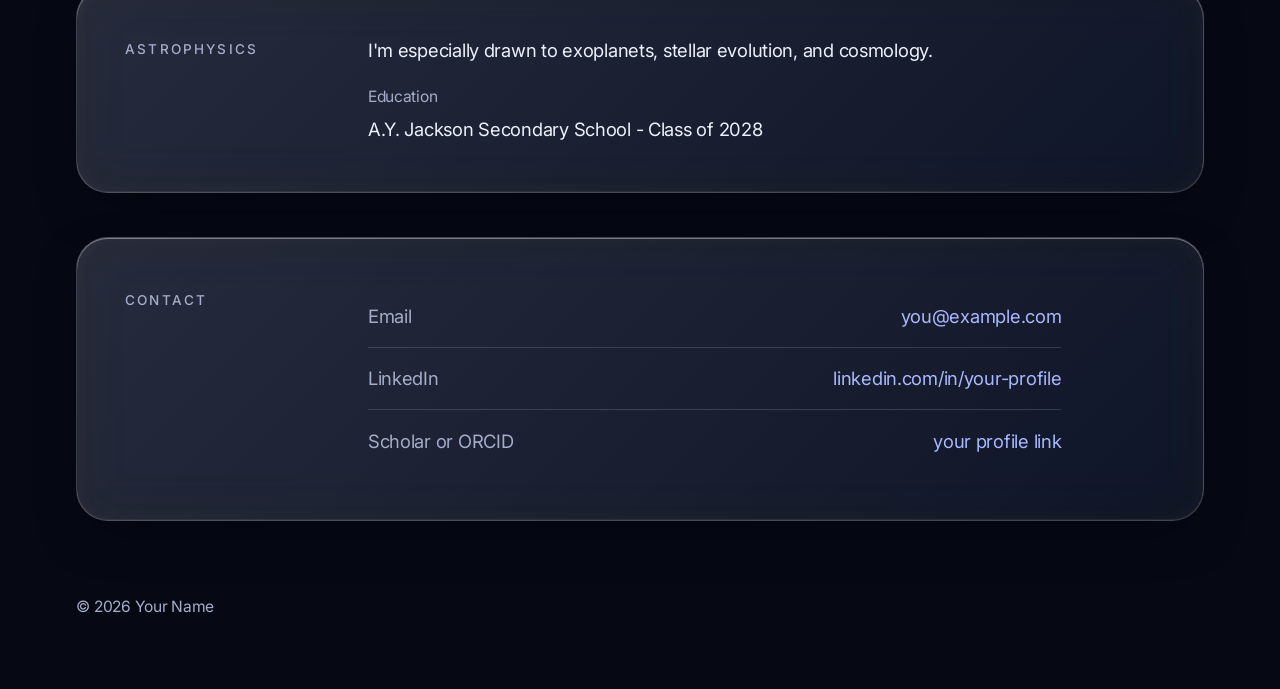
==== commit c725705e: "index.html" ====
--- a/index.html
+++ b/index.html
@@ -6,7 +6,7 @@
 <!-- EDIT: the title and description appear in browser tabs and search results -->
 <title>Alex Ning– Student &amp; Future Astrophysicist</title>
 <meta name="theme-color" content="#060914">
-<meta name="description" content="Teacher and aspiring astrophysicist. Say hello.">
+<meta name="description" content="Student and future astrophysicist. Say hello.">
 <link rel="preconnect" href="https://fonts.googleapis.com">
 <link rel="preconnect" href="https://fonts.gstatic.com" crossorigin>
 <link href="https://fonts.googleapis.com/css2?family=Inter:wght@400;500;600&family=Cormorant+Garamond:ital,wght@1,500;1,600&display=swap" rel="stylesheet">
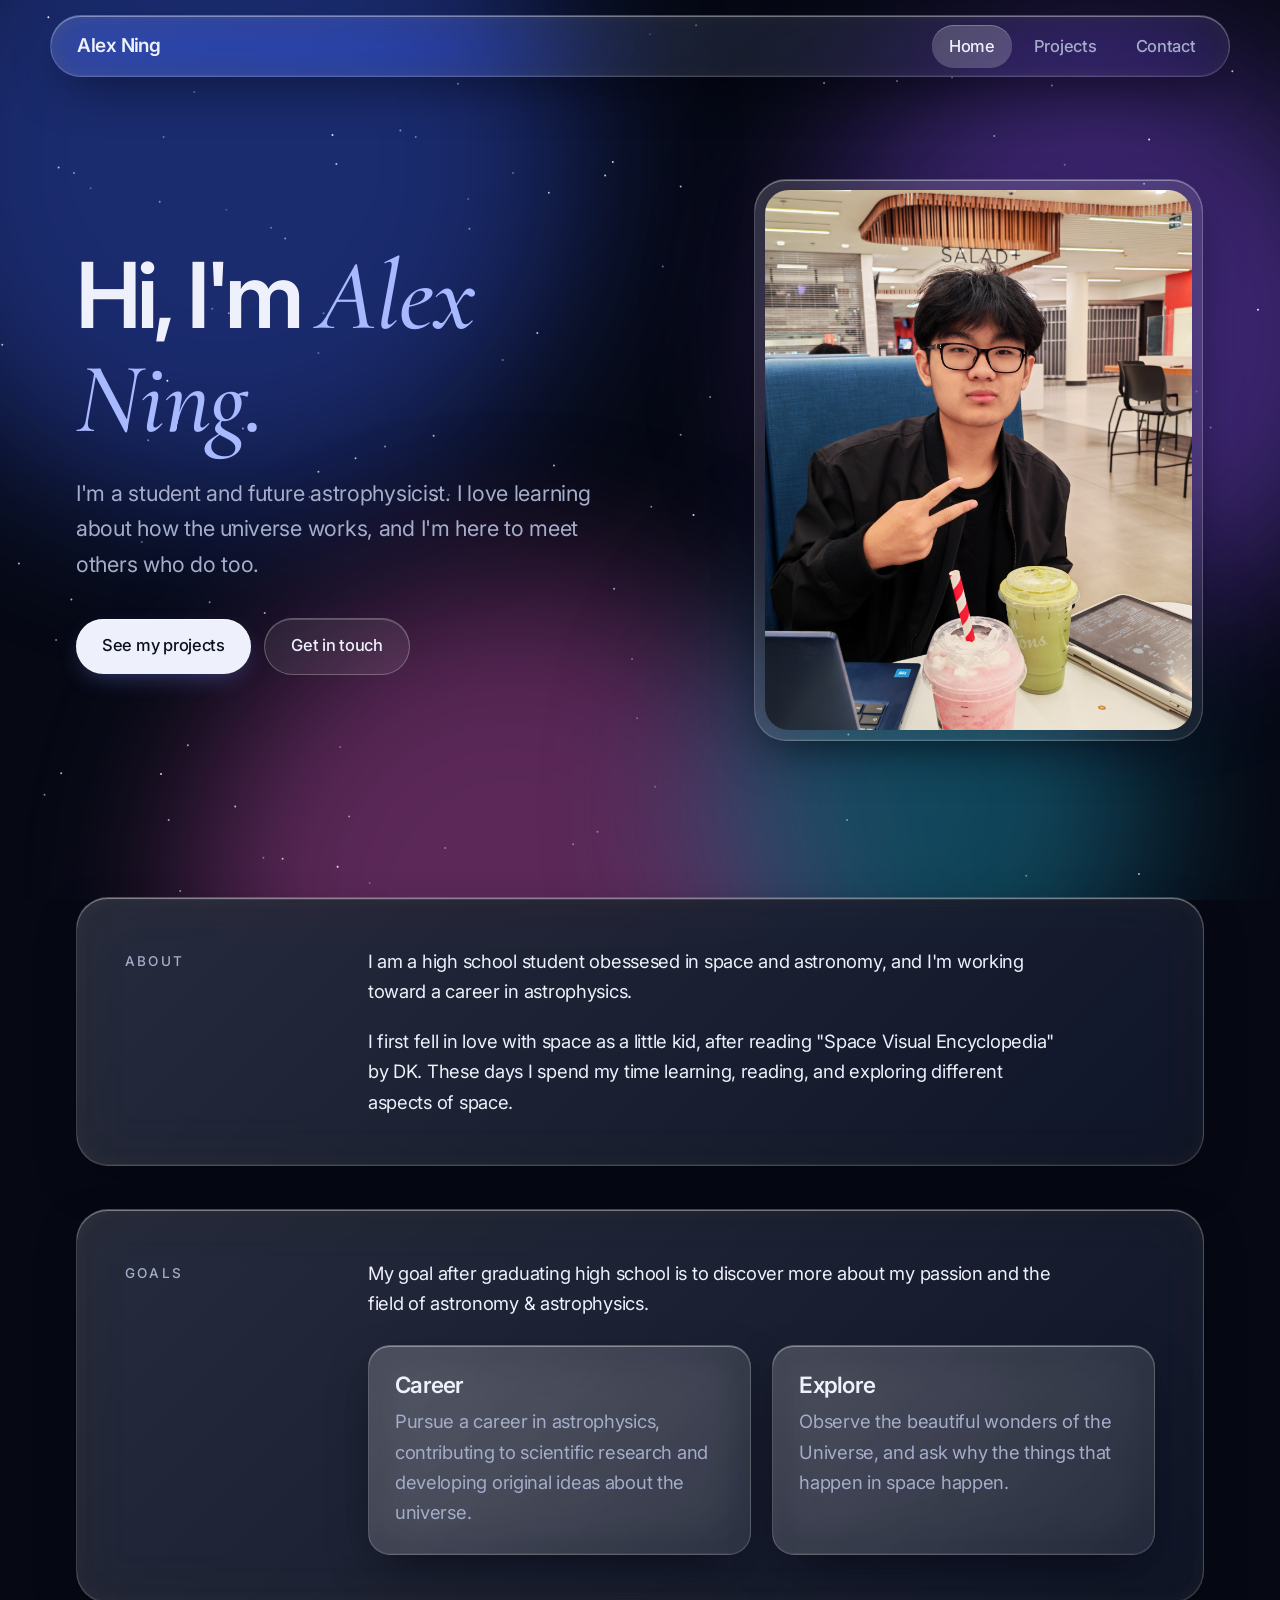
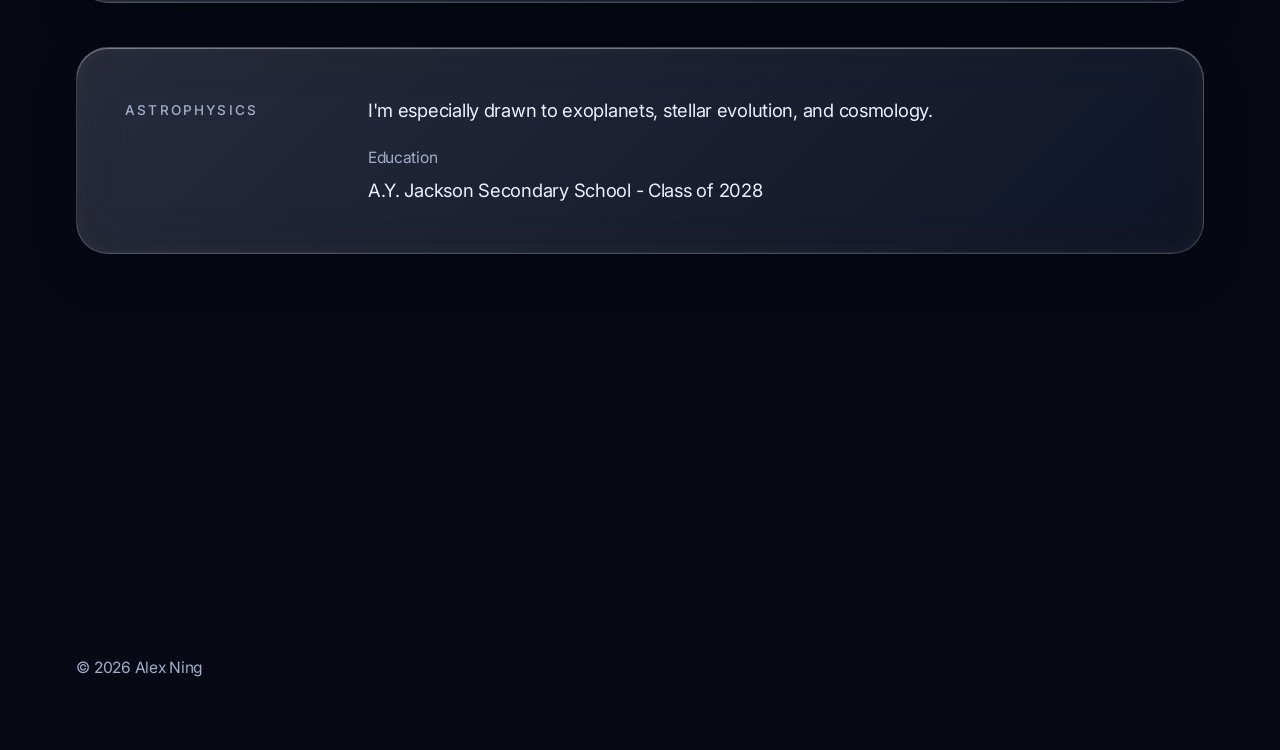
==== commit f3c9704b: "index.html" ====
--- a/index.html
+++ b/index.html
@@ -49,8 +49,8 @@
       <h2>About</h2>
       <div class="prose">
         <!-- EDIT: tell your story in 2 or 3 short paragraphs -->
-        <p>I teach [subject and grade level] in [city], and I'm working toward a career in astrophysics.</p>
-        <p>I first fell in love with the sky when [a short story about how it started]. These days I spend my time [what you do in a typical week: teaching, studying, observing, reading papers].</p>
+        <p>I am a high school student obessesed in space and astronomy, and I'm working toward a career in astrophysics.</p>
+        <p>I first fell in love with space as a little kid, after reading "Space Visual Encyclopedia" by DK. These days I spend my time learning, reading, and exploring different aspects of space.</p>
       </div>
     </div>
     </div>
@@ -58,13 +58,13 @@
 
   <section id="teaching" class="reveal">
     <div class="wrap"><div class="panel glass section-head">
-      <h2>Teaching</h2>
+      <h2>Goals</h2>
       <div>
         <!-- EDIT: what you teach and how you approach it -->
-        <div class="prose"><p>I teach [subjects] to [students' age group]. My goal is [your teaching philosophy in one or two sentences].</p></div>
+        <div class="prose"><p>My goal after graduating high school is to discover more about my passion and the field of astronomy &amp; astrophysics.</p></div>
         <div class="grid" style="margin-top:1.5rem">
-          <div class="card reveal"><h3>Course or program</h3><p>One sentence on what students learn and what makes it memorable.</p></div>
-          <div class="card reveal"><h3>Another course</h3><p>One sentence describing it.</p></div>
+          <div class="card reveal"><h3>Career</h3><p>Pursue a career in astrophysics, contributing to scientific research and developing original ideas about the universe.</p></div>
+          <div class="card reveal"><h3>Explore</h3><p>Observe the beautiful wonders of the Universe, and ask why the things that happen in space happen.</p></div>
         </div>
       </div>
     </div>
@@ -89,9 +89,9 @@
       <h2>Contact</h2>
       <!-- EDIT: replace with your real details, delete any you don't want -->
       <ul class="contact-list">
-        <li><span>Email</span> <a href="mailto:you@example.com">you@example.com</a></li>
+        <li><span>Email</span> <a href="mailto:you@example.com">aleycnning@gmail.com</a></li>
         <li><span>LinkedIn</span> <a href="https://www.linkedin.com/in/your-profile">linkedin.com/in/your-profile</a></li>
-        <li><span>Scholar or ORCID</span> <a href="#">your profile link</a></li>
+        <li><span>Instagram</span> <a href="#">https://www.instagram.com/astronoalex</a></li>
       </ul>
     </div>
     </div>
@@ -99,7 +99,7 @@
 </main>
 
 <footer>
-  <div class="wrap">&copy; 2026 Your Name</div>
+  <div class="wrap">&copy; 2026 Alex Ning</div>
 </footer>
 
 <script src="main.js"></script>
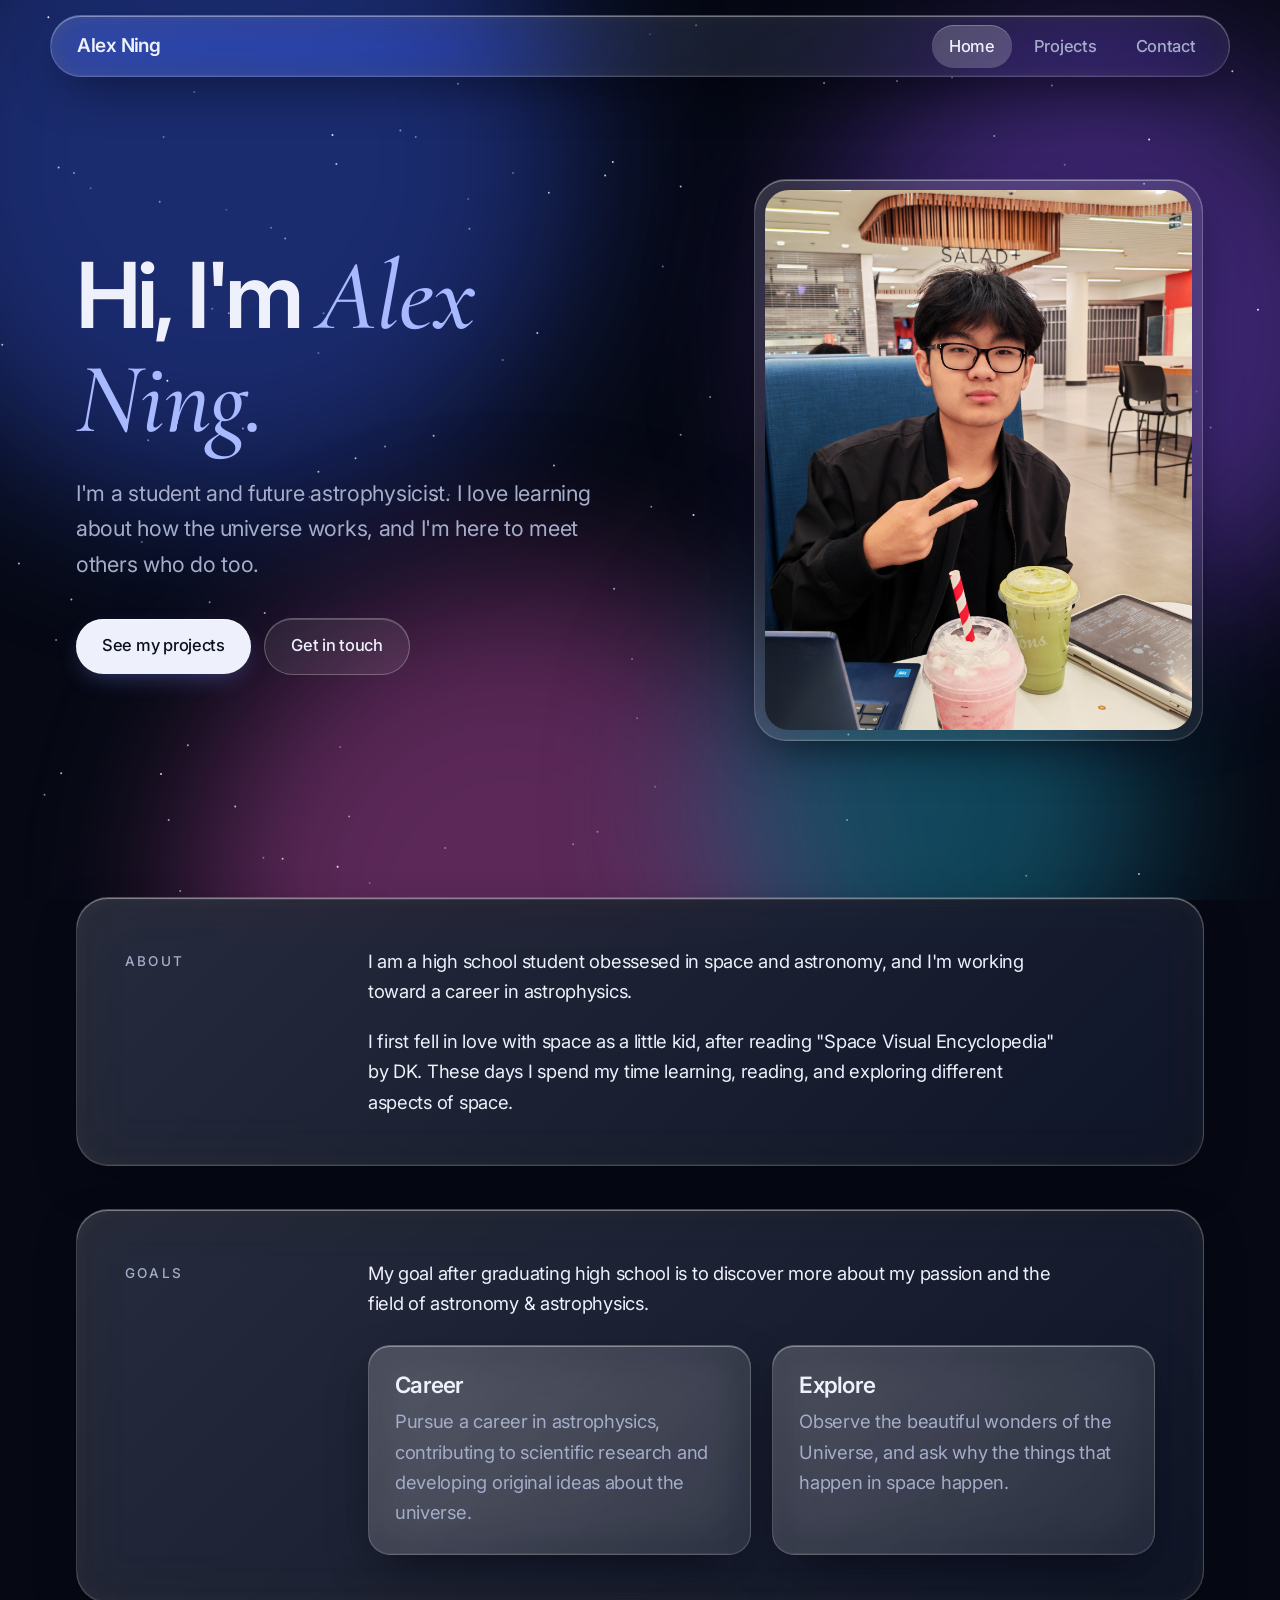
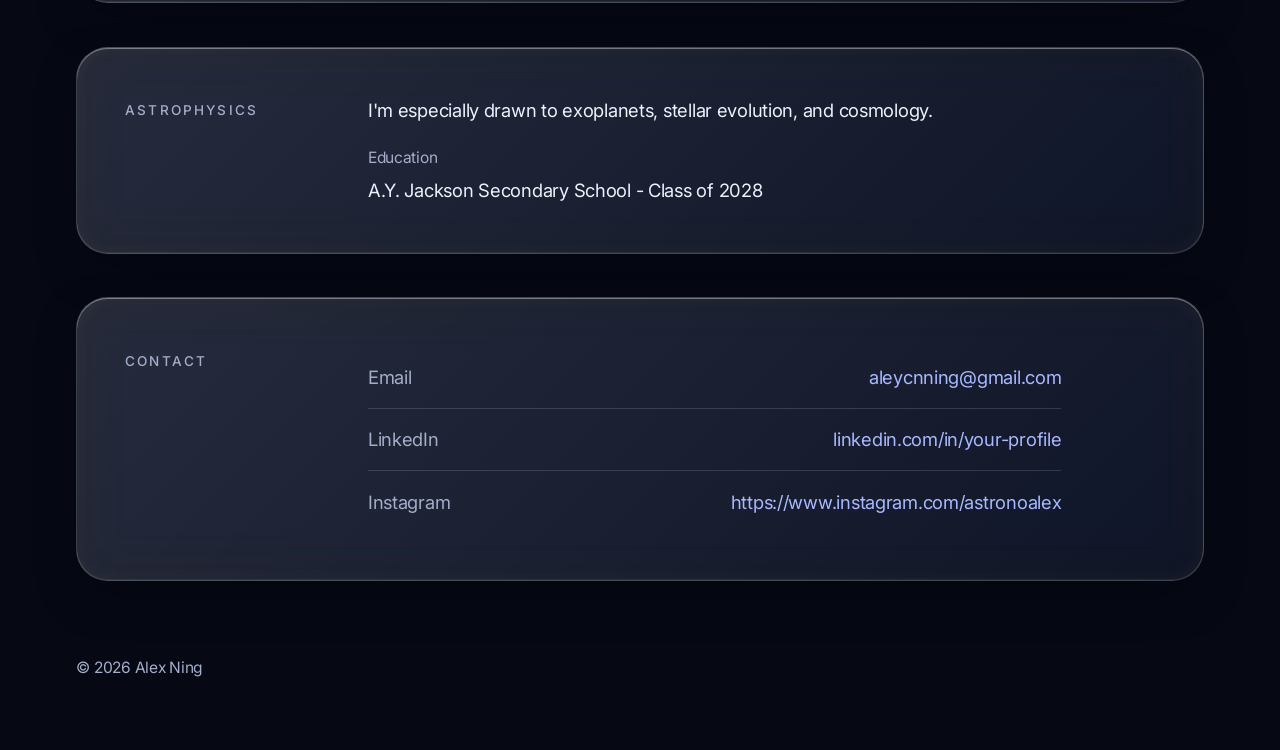
==== commit 4cc05607: "index.html" ====
--- a/index.html
+++ b/index.html
@@ -4,7 +4,7 @@
 <meta charset="utf-8">
 <meta name="viewport" content="width=device-width, initial-scale=1, viewport-fit=cover">
 <!-- EDIT: the title and description appear in browser tabs and search results -->
-<title>Alex Ning– Student &amp; Future Astrophysicist</title>
+<title>Alex Ning – Student &amp; Future Astrophysicist</title>
 <meta name="theme-color" content="#060914">
 <meta name="description" content="Student and future astrophysicist. Say hello.">
 <link rel="preconnect" href="https://fonts.googleapis.com">
